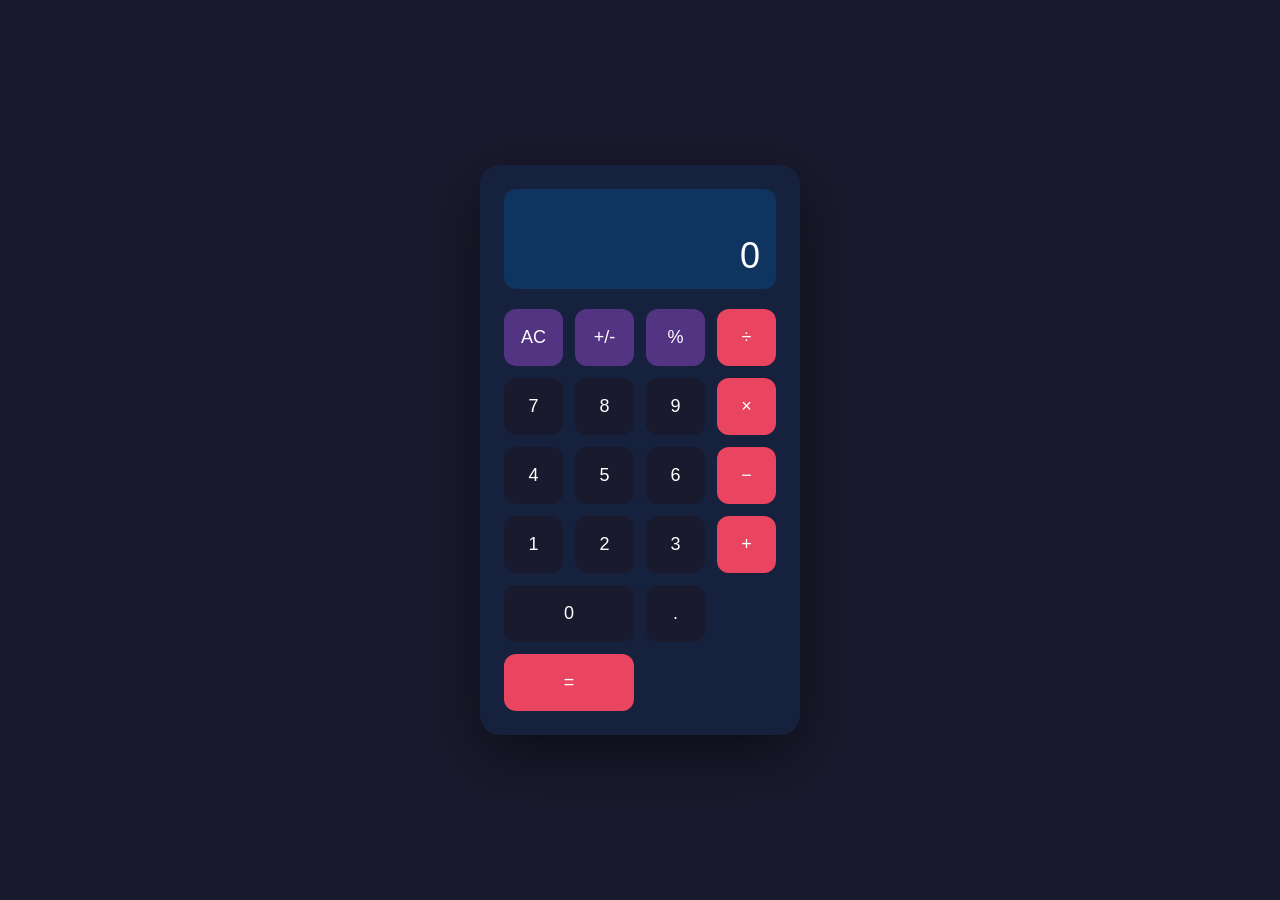
==== index.html @ 09fa4ba6 "adding html and style" ====
<!DOCTYPE html>
<html lang="en">
<head>
    <meta charset="UTF-8">
    <meta name="viewport" content="width=device-width, initial-scale=1.0">
    <title>Kalkulator Sederhana</title>
    <link rel="stylesheet" href="style.css">
</head>
<body>
    <div class="calculator">
        <div class="display">
            <div class="expression" id="expression"></div>
            <div class="result" id="result">0</div>
        </div>
        <div class="buttons">
            <button class="btn-clear" onclick="clearAll()">AC</button>
            <button class="btn-special" onclick="toggleSign()">+/-</button>
            <button class="btn-special" onclick="percentage()">%</button>
            <button class="btn-operator" onclick="setOperator('/')">÷</button>

            <button class="btn-number" onclick="appendNumber('7')">7</button>
            <button class="btn-number" onclick="appendNumber('8')">8</button>
            <button class="btn-number" onclick="appendNumber('9')">9</button>
            <button class="btn-operator" onclick="setOperator('*')">×</button>

            <button class="btn-number" onclick="appendNumber('4')">4</button>
            <button class="btn-number" onclick="appendNumber('5')">5</button>
            <button class="btn-number" onclick="appendNumber('6')">6</button>
            <button class="btn-operator" onclick="setOperator('-')">−</button>

            <button class="btn-number" onclick="appendNumber('1')">1</button>
            <button class="btn-number" onclick="appendNumber('2')">2</button>
            <button class="btn-number" onclick="appendNumber('3')">3</button>
            <button class="btn-operator" onclick="setOperator('+')">+</button>

            <button class="btn-number" onclick="appendNumber('0')" style="grid-column: span 2;">0</button>
            <button class="btn-number" onclick="appendDecimal()">.</button>
            <button class="btn-equal" onclick="calculate()">=</button>
        </div>
    </div>

    <script src="kalkulator.js"></script>
</body>
</html>
---- style.css ----
* {
            margin: 0;
            padding: 0;
            box-sizing: border-box;
        }

        body {
            display: flex;
            justify-content: center;
            align-items: center;
            min-height: 100vh;
            background: #1a1a2e;
            font-family: 'Segoe UI', sans-serif;
        }

        .calculator {
            background: #16213e;
            border-radius: 20px;
            padding: 24px;
            box-shadow: 0 20px 60px rgba(0, 0, 0, 0.5);
            width: 320px;
        }

        .display {
            background: #0f3460;
            border-radius: 12px;
            padding: 20px 16px 12px;
            margin-bottom: 20px;
            text-align: right;
        }

        .display .expression {
            color: #a0aec0;
            font-size: 14px;
            min-height: 20px;
            margin-bottom: 6px;
            overflow: hidden;
            text-overflow: ellipsis;
            white-space: nowrap;
        }

        .display .result {
            color: #ffffff;
            font-size: 36px;
            font-weight: 300;
            overflow: hidden;
            text-overflow: ellipsis;
            white-space: nowrap;
        }

        .buttons {
            display: grid;
            grid-template-columns: repeat(4, 1fr);
            gap: 12px;
        }

        button {
            border: none;
            border-radius: 12px;
            font-size: 18px;
            font-weight: 500;
            padding: 18px 0;
            cursor: pointer;
            transition: transform 0.1s, opacity 0.1s;
        }

        button:active {
            transform: scale(0.94);
            opacity: 0.85;
        }

        .btn-number {
            background: #1a1a2e;
            color: #ffffff;
        }

        .btn-operator {
            background: #e94560;
            color: #ffffff;
        }

        .btn-equal {
            background: #e94560;
            color: #ffffff;
            grid-column: span 2;
        }

        .btn-clear {
            background: #533483;
            color: #ffffff;
        }

        .btn-special {
            background: #533483;
            color: #ffffff;
        }

        button:hover {
            filter: brightness(1.15);
        }
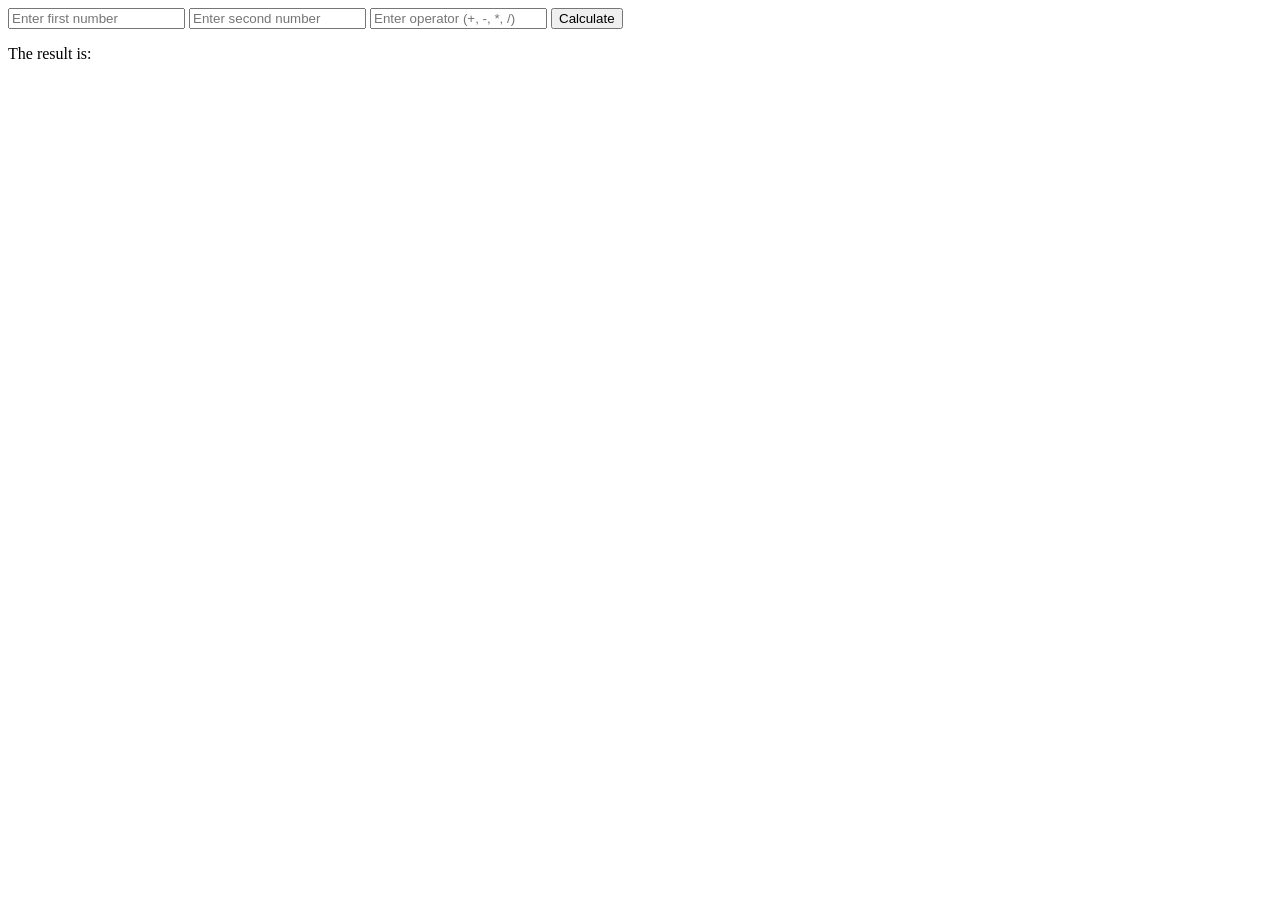
==== commit bb93680d: "bleh" ====
--- a/index.html
+++ b/index.html
@@ -3,42 +3,14 @@
 <head>
     <meta charset="UTF-8">
     <meta name="viewport" content="width=device-width, initial-scale=1.0">
-    <title>Kalkulator Sederhana</title>
-    <link rel="stylesheet" href="style.css">
+    <script src="badcalculator.js"></script>
+    <title>Document</title>
 </head>
 <body>
-    <div class="calculator">
-        <div class="display">
-            <div class="expression" id="expression"></div>
-            <div class="result" id="result">0</div>
-        </div>
-        <div class="buttons">
-            <button class="btn-clear" onclick="clearAll()">AC</button>
-            <button class="btn-special" onclick="toggleSign()">+/-</button>
-            <button class="btn-special" onclick="percentage()">%</button>
-            <button class="btn-operator" onclick="setOperator('/')">÷</button>
-
-            <button class="btn-number" onclick="appendNumber('7')">7</button>
-            <button class="btn-number" onclick="appendNumber('8')">8</button>
-            <button class="btn-number" onclick="appendNumber('9')">9</button>
-            <button class="btn-operator" onclick="setOperator('*')">×</button>
-
-            <button class="btn-number" onclick="appendNumber('4')">4</button>
-            <button class="btn-number" onclick="appendNumber('5')">5</button>
-            <button class="btn-number" onclick="appendNumber('6')">6</button>
-            <button class="btn-operator" onclick="setOperator('-')">−</button>
-
-            <button class="btn-number" onclick="appendNumber('1')">1</button>
-            <button class="btn-number" onclick="appendNumber('2')">2</button>
-            <button class="btn-number" onclick="appendNumber('3')">3</button>
-            <button class="btn-operator" onclick="setOperator('+')">+</button>
-
-            <button class="btn-number" onclick="appendNumber('0')" style="grid-column: span 2;">0</button>
-            <button class="btn-number" onclick="appendDecimal()">.</button>
-            <button class="btn-equal" onclick="calculate()">=</button>
-        </div>
-    </div>
-
-    <script src="kalkulator.js"></script>
+    <input type="number" id="input1" placeholder="Enter first number">
+    <input type="number" id="input2" placeholder="Enter second number">
+    <input type="text" id="operator" placeholder="Enter operator (+, -, *, /)">
+    <button onclick="calculate()">Calculate</button>
+    <p id="result"></p>The result is: </p>
 </body>
-</html>
+</html>
